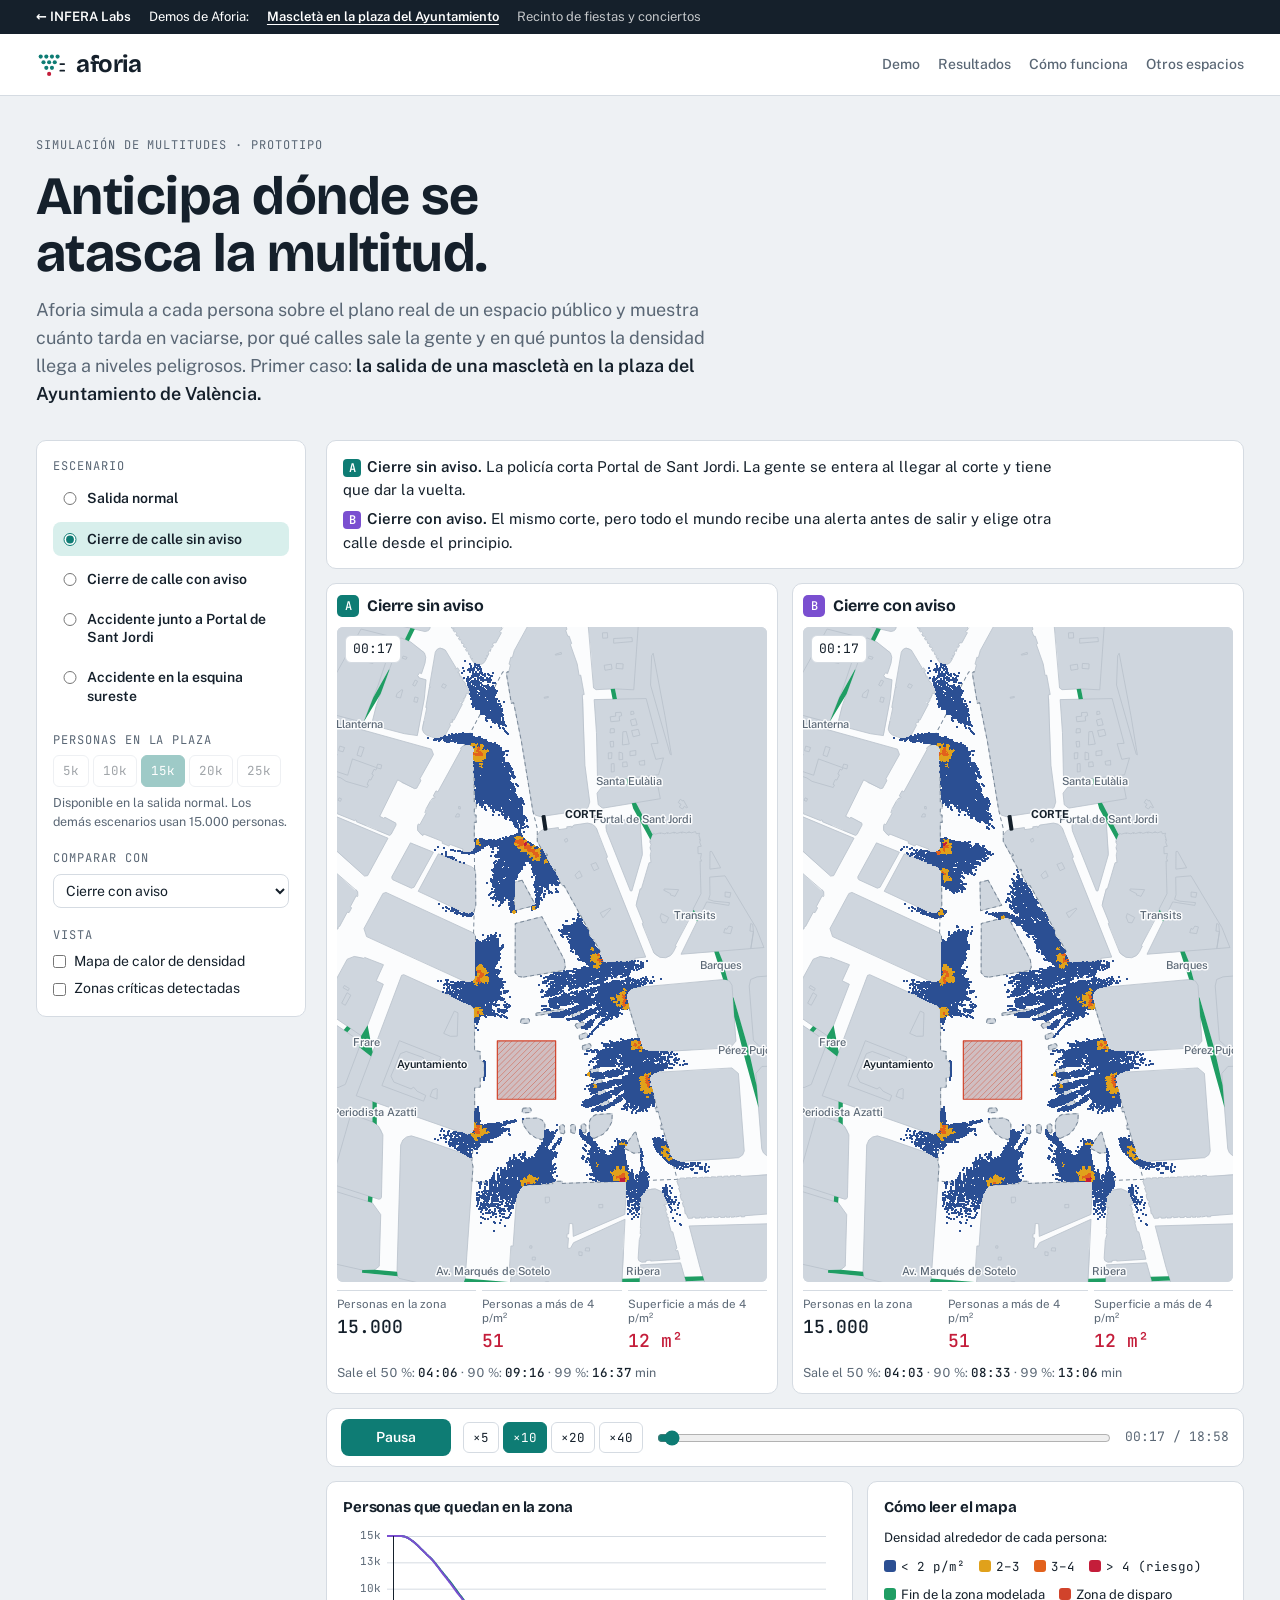
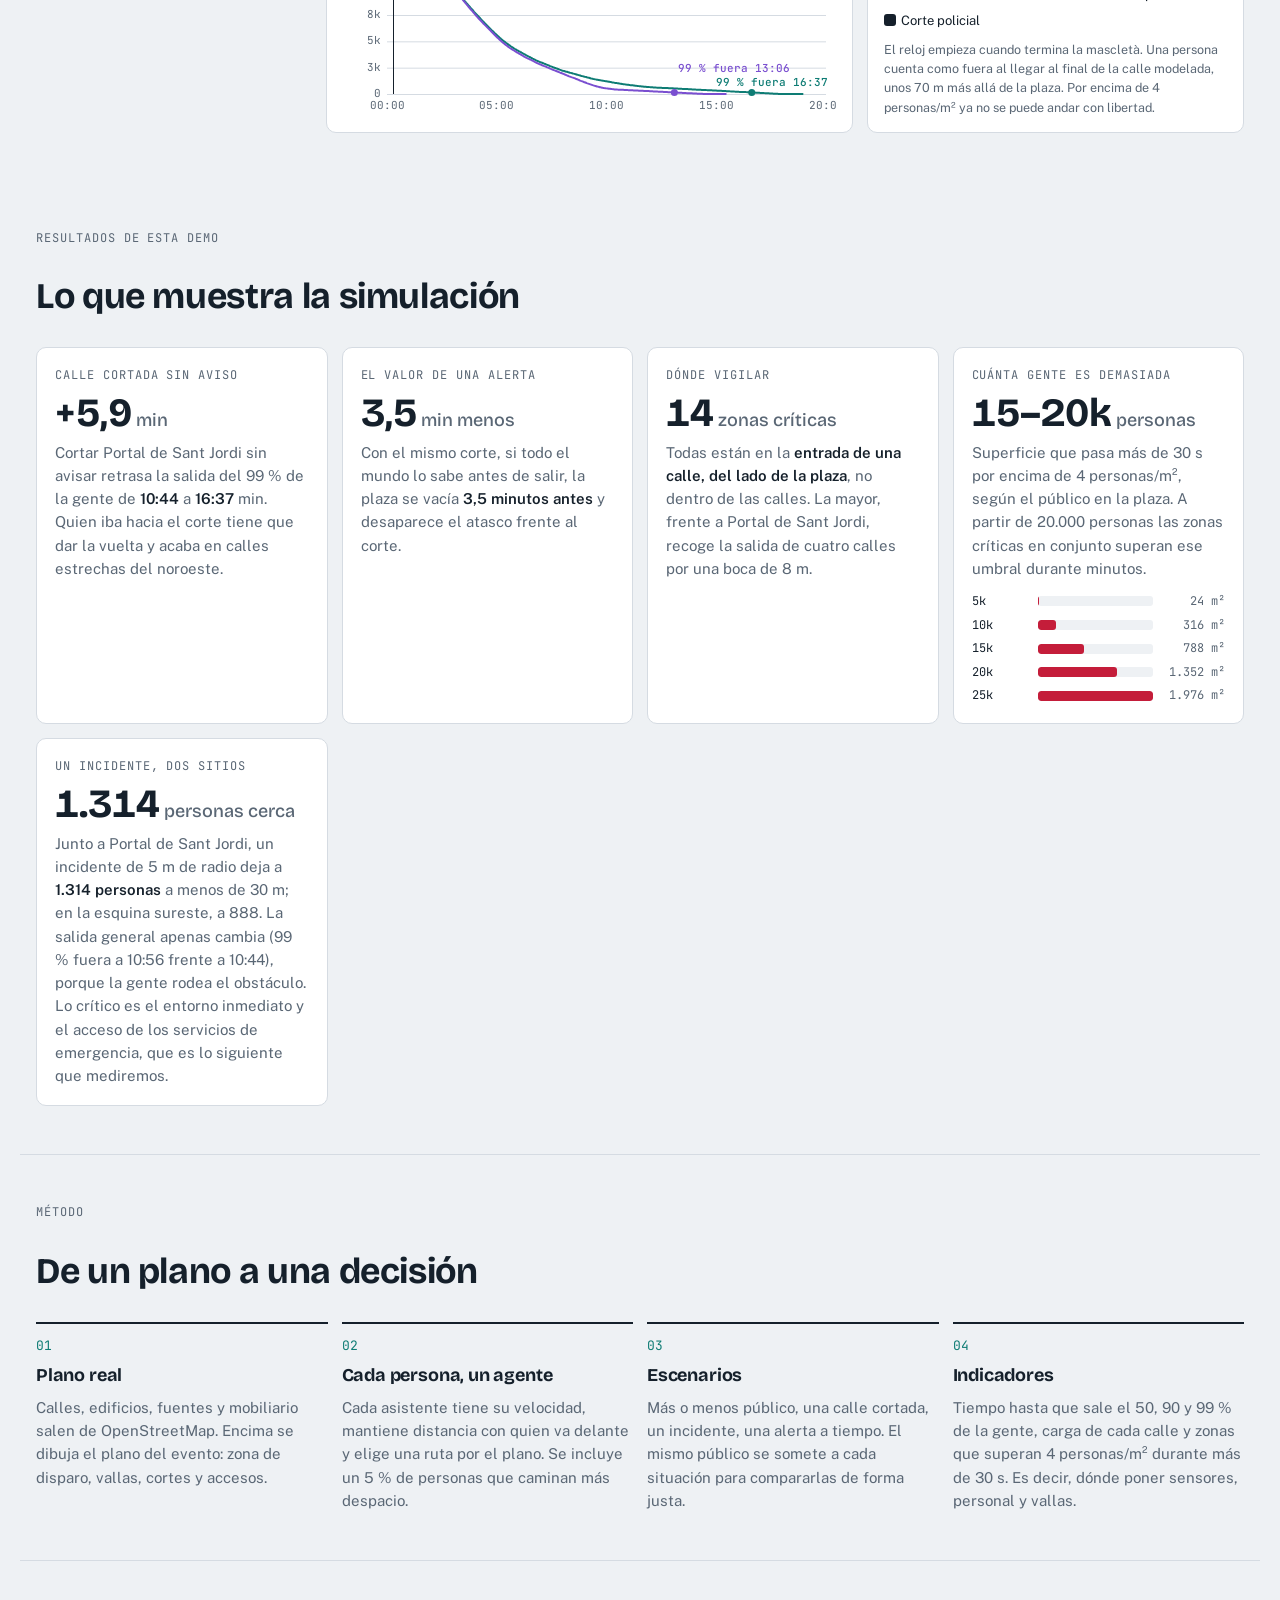
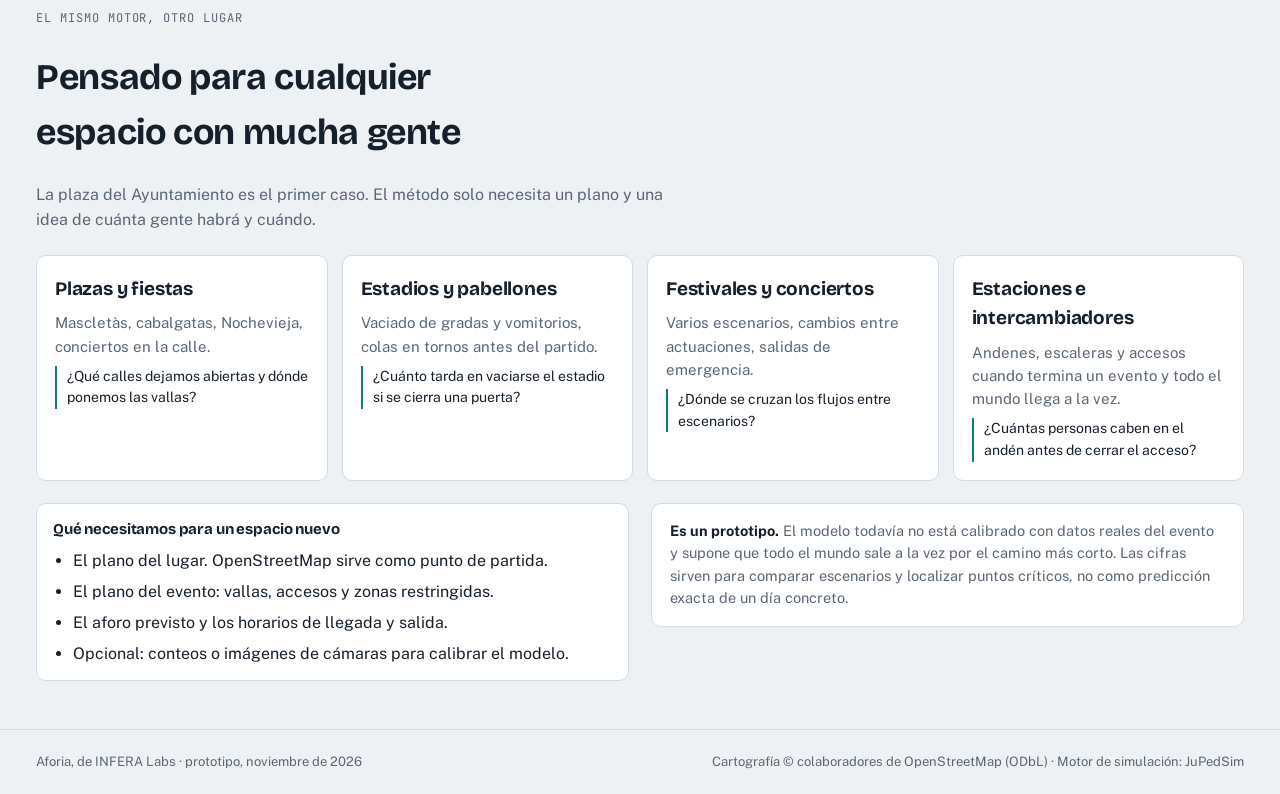
==== aforia/index.html @ d3ebf0e5 "Draft redesign: trustworthy predictive AI positioning, Spanish as main language, training catalogue," ====
<!doctype html>
<html lang="es">
<head>
<meta charset="utf-8">
<meta name="viewport" content="width=device-width, initial-scale=1, viewport-fit=cover">
<style>html,body{margin:0}body{font-size:14px}img{max-width:100%}[hidden]{display:none!important}.demo-switch{background:var(--ink);color:var(--surface);font-size:13px}.demo-switch .wrap{display:flex;gap:6px 18px;flex-wrap:wrap;align-items:center;padding-block:7px}.demo-switch a{color:var(--surface);opacity:.75;text-decoration:none}.demo-switch a[aria-current]{opacity:1;font-weight:600;text-decoration:underline;text-underline-offset:3px}</style>
<title>Aforia</title>
<meta name="claude:viewport-fit-sides" content="cover">
<meta name="description" content="Aforia: simulación de multitudes en espacios públicos. Demo: salida de una mascletà en la plaza del Ayuntamiento de València.">
<link rel="preconnect" href="https://fonts.googleapis.com">
<link rel="preconnect" href="https://fonts.gstatic.com" crossorigin>
<link rel="stylesheet" href="https://fonts.googleapis.com/css2?family=Bricolage+Grotesque:opsz,wght@12..96,500;12..96,700&family=Public+Sans:wght@400;500;600&family=JetBrains+Mono:wght@400;500&display=swap">
<style>
/* Layout: an operator's console. The live plan of the square is the hero; controls sit in a rail on the left,
   readouts under each map; below come the findings, the method and other venues. */
:root {
  --bg: #eef1f4;
  --surface: #ffffff;
  --ink: #15202b;
  --muted: #5a6775;
  --line: #d5dbe2;
  --accent: #0e7c74;
  --accent-ink: #ffffff;
  --accent-soft: #d8efec;
  --b: #7a4fd0;
  --street: #fbfcfd;
  --bldg: #cfd6de;
  --bldg-edge: #b8c1cb;
  --exit: #1f9d63;
  --fire: #d1432b;
  --plaza: #7b8a9a;
  --dot0: #2b4f93;
  --dot1: #e0a11b;
  --dot2: #e2611c;
  --dot3: #c41d3a;
  --font-display: "Bricolage Grotesque", "Avenir Next", system-ui, sans-serif;
  --font-body: "Public Sans", system-ui, -apple-system, "Segoe UI", sans-serif;
  --font-mono: "JetBrains Mono", ui-monospace, Menlo, Consolas, monospace;
  --radius: 10px;
}
@media (prefers-color-scheme: dark) {
  :root:not([data-theme="light"]) {
    --bg: #0e141a; --surface: #151d26; --ink: #e5eaef; --muted: #93a1af; --line: #283340;
    --accent: #34c7b6; --accent-ink: #062a26; --accent-soft: #123a37; --b: #b195f2;
    --street: #1b242e; --bldg: #0b1015; --bldg-edge: #222c37; --exit: #2fbf7b; --fire: #f06a4f; --plaza: #6d7d8e;
    --dot0: #7fa8f5; --dot1: #f2c14b; --dot2: #f58a45; --dot3: #ff4d6a;
    color-scheme: dark;
  }
}
:root[data-theme="dark"] {
  --bg: #0e141a; --surface: #151d26; --ink: #e5eaef; --muted: #93a1af; --line: #283340;
  --accent: #34c7b6; --accent-ink: #062a26; --accent-soft: #123a37; --b: #b195f2;
  --street: #1b242e; --bldg: #0b1015; --bldg-edge: #222c37; --exit: #2fbf7b; --fire: #f06a4f; --plaza: #6d7d8e;
  --dot0: #7fa8f5; --dot1: #f2c14b; --dot2: #f58a45; --dot3: #ff4d6a;
  color-scheme: dark;
}

* { box-sizing: border-box; }
html, body { background: var(--bg); color: var(--ink); }
body {
  font-family: var(--font-body);
  font-size: 16px;
  line-height: 1.55;
  -webkit-font-smoothing: antialiased;
}
.wrap {
  max-width: 1240px;
  margin: 0 auto;
  padding-left: max(16px, env(safe-area-inset-left, 0px));
  padding-right: max(16px, env(safe-area-inset-right, 0px));
}
h1, h2, h3 { font-family: var(--font-display); text-wrap: balance; margin: 0; letter-spacing: -0.01em; }
p { margin: 0; }
.eyebrow {
  font-family: var(--font-mono);
  font-size: 12px;
  letter-spacing: 0.08em;
  text-transform: uppercase;
  color: var(--muted);
}
a { color: var(--accent); }
:focus-visible { outline: 2px solid var(--accent); outline-offset: 2px; }

/* Top bar */
.top { border-bottom: 1px solid var(--line); background: var(--surface); }
.top .wrap { display: flex; align-items: center; justify-content: space-between; gap: 16px; padding-block: 12px; flex-wrap: wrap; }
.brand { display: flex; align-items: center; gap: 10px; text-decoration: none; color: var(--ink); }
.brand svg { width: 30px; height: 30px; }
.brand b { font-family: var(--font-display); font-size: 24px; font-weight: 700; letter-spacing: -0.02em; }
.top nav { display: flex; gap: 18px; flex-wrap: wrap; }
.top nav a { color: var(--muted); text-decoration: none; font-size: 14px; font-weight: 500; }
.top nav a:hover { color: var(--ink); }

/* Hero */
.hero .wrap { padding-block: 40px 24px; display: grid; gap: 14px; }
.hero h1 { font-size: clamp(32px, 5vw, 54px); line-height: 1.05; font-weight: 700; max-width: 18ch; }
.hero p.lead { font-size: 18px; color: var(--muted); max-width: 64ch; }
.hero p.lead strong { color: var(--ink); font-weight: 600; }

/* Demo */
.demo .wrap { padding-block: 8px 48px; }
.demo-grid { display: grid; grid-template-columns: 270px minmax(0, 1fr); gap: 20px; align-items: start; }
.rail {
  background: var(--surface);
  border: 1px solid var(--line);
  border-radius: var(--radius);
  padding: 16px;
  display: grid;
  gap: 18px;
  position: sticky;
  top: calc(env(safe-area-inset-top, 0px) + 12px);
}
.rail fieldset { border: 0; margin: 0; padding: 0; display: grid; gap: 6px; min-width: 0; }
.rail legend { padding: 0; margin-bottom: 6px; }
.opt { display: grid; grid-template-columns: 18px 1fr; gap: 8px; align-items: start; padding: 8px; border-radius: 8px; cursor: pointer; }
.opt:hover { background: var(--bg); }
.opt input { margin: 3px 0 0; accent-color: var(--accent); }
.opt span { font-size: 14px; font-weight: 600; line-height: 1.3; }
.opt:has(input:checked) { background: var(--accent-soft); }
.seg { display: flex; flex-wrap: wrap; gap: 4px; }
.seg label { position: relative; }
.seg input { position: absolute; opacity: 0; inset: 0; margin: 0; cursor: pointer; }
.seg span {
  display: inline-block;
  padding: 5px 9px;
  border: 1px solid var(--line);
  border-radius: 6px;
  font-family: var(--font-mono);
  font-size: 12.5px;
  font-variant-numeric: tabular-nums;
  color: var(--ink);
  background: var(--surface);
}
.seg input:checked + span { background: var(--accent); color: var(--accent-ink); border-color: var(--accent); }
.seg input:focus-visible + span { outline: 2px solid var(--accent); outline-offset: 2px; }
.seg input:disabled + span { opacity: 0.4; cursor: not-allowed; }
.rail .hint { font-size: 12.5px; color: var(--muted); }
select {
  font: inherit;
  font-size: 14px;
  width: 100%;
  padding: 7px 8px;
  border-radius: 8px;
  border: 1px solid var(--line);
  background: var(--surface);
  color: var(--ink);
}
.check { display: flex; gap: 8px; align-items: center; font-size: 14px; cursor: pointer; }
.check input { accent-color: var(--accent); margin: 0; }

.stage { display: grid; gap: 14px; min-width: 0; }
.desc {
  display: grid;
  gap: 6px;
  background: var(--surface);
  border: 1px solid var(--line);
  border-radius: var(--radius);
  padding: 14px 16px;
}
.desc p { font-size: 15px; max-width: 80ch; }
.desc .who { font-weight: 600; }
.desc .who i { font-style: normal; display: inline-block; width: 18px; height: 18px; border-radius: 4px; text-align: center; font-family: var(--font-mono); font-size: 12px; line-height: 18px; margin-right: 6px; color: var(--accent-ink); }

.maps { display: flex; gap: 14px; justify-content: center; flex-wrap: wrap; }
.panel {
  margin: 0;
  background: var(--surface);
  border: 1px solid var(--line);
  border-radius: var(--radius);
  padding: 10px;
  display: grid;
  gap: 8px;
  min-width: 0;
}
.panel header { display: flex; align-items: center; gap: 8px; min-width: 0; }
.tag {
  flex: none;
  width: 22px; height: 22px;
  border-radius: 5px;
  display: grid; place-items: center;
  font-family: var(--font-mono);
  font-size: 12px;
  font-weight: 500;
  color: var(--accent-ink);
}
.tag.a, .who i.a { background: var(--accent); }
.tag.b, .who i.b { background: var(--b); }
.panel h3 { font-size: 16px; font-weight: 700; overflow-wrap: anywhere; }
.panel h3 small { font-family: var(--font-body); font-weight: 500; color: var(--muted); font-size: 13px; }
.mapwrap { position: relative; border-radius: 6px; overflow: hidden; background: var(--bldg); }
.mapwrap canvas { display: block; }
.mapwrap canvas.dyn { position: absolute; inset: 0; }
.clock {
  position: absolute; left: 8px; top: 8px;
  font-family: var(--font-mono); font-size: 13px; font-variant-numeric: tabular-nums;
  background: var(--surface); color: var(--ink);
  border: 1px solid var(--line); border-radius: 6px; padding: 3px 7px;
}
.loading {
  position: absolute; inset: 0; display: grid; place-items: center;
  font-size: 14px; color: var(--ink);
  background: color-mix(in srgb, var(--surface) 70%, transparent);
}
.readouts { display: grid; grid-template-columns: repeat(3, minmax(0, 1fr)); gap: 6px; margin: 0; }
.readouts div { border-top: 1px solid var(--line); padding-top: 6px; min-width: 0; }
.readouts dt { font-size: 11.5px; color: var(--muted); line-height: 1.25; }
.readouts dd { margin: 2px 0 0; font-family: var(--font-mono); font-size: 18px; font-variant-numeric: tabular-nums; font-weight: 500; }
.readouts dd.hot { color: var(--dot3); }
.runstats { font-size: 12.5px; color: var(--muted); font-variant-numeric: tabular-nums; }
.runstats b { color: var(--ink); font-family: var(--font-mono); font-weight: 500; }

.transport {
  display: flex; align-items: center; gap: 12px; flex-wrap: wrap;
  background: var(--surface); border: 1px solid var(--line); border-radius: var(--radius); padding: 10px 14px;
}
.play {
  font: inherit; font-weight: 600; font-size: 14px;
  border: 0; border-radius: 8px; padding: 8px 14px; cursor: pointer;
  background: var(--accent); color: var(--accent-ink);
  min-width: 110px;
}
.transport input[type="range"] { flex: 1 1 200px; accent-color: var(--accent); min-width: 0; }
.tlabel { font-family: var(--font-mono); font-size: 13px; font-variant-numeric: tabular-nums; color: var(--muted); }

.below { display: grid; grid-template-columns: minmax(0, 1.4fr) minmax(0, 1fr); gap: 14px; }
.card { background: var(--surface); border: 1px solid var(--line); border-radius: var(--radius); padding: 14px 16px; display: grid; gap: 8px; min-width: 0; }
.card h3 { font-size: 15px; font-weight: 700; }
.chartbox canvas { width: 100%; height: 190px; display: block; }
.legend { display: grid; gap: 8px; font-size: 13px; }
.legend .row { display: flex; flex-wrap: wrap; gap: 6px 14px; align-items: center; }
.sw { display: inline-block; width: 12px; height: 12px; border-radius: 3px; vertical-align: -1px; margin-right: 5px; }
.note { font-size: 12.5px; color: var(--muted); }

/* Sections */
section.block .wrap { padding-block: 48px; display: grid; gap: 22px; }
section.block + section.block .wrap { border-top: 1px solid var(--line); }
section.block h2 { font-size: clamp(26px, 3.4vw, 36px); font-weight: 700; max-width: 26ch; }
.intro { color: var(--muted); max-width: 66ch; }
.findings { display: grid; grid-template-columns: repeat(auto-fit, minmax(240px, 1fr)); gap: 14px; }
.finding { background: var(--surface); border: 1px solid var(--line); border-radius: var(--radius); padding: 18px; display: grid; gap: 8px; align-content: start; min-width: 0; }
.finding .big { font-family: var(--font-display); font-size: 40px; font-weight: 700; line-height: 1; font-variant-numeric: tabular-nums; }
.finding .big small { font-size: 18px; font-weight: 500; color: var(--muted); margin-left: 4px; }
.finding p { font-size: 15px; color: var(--muted); }
.finding p strong { color: var(--ink); font-weight: 600; }
.bars { display: grid; gap: 5px; margin-top: 4px; }
.bars .bar { display: grid; grid-template-columns: 58px 1fr 64px; gap: 8px; align-items: center; font-family: var(--font-mono); font-size: 12px; font-variant-numeric: tabular-nums; }
.bars .track { height: 10px; background: var(--bg); border-radius: 3px; overflow: hidden; }
.bars .fill { height: 100%; background: var(--dot3); border-radius: 3px; }
.bars .bar span:last-child { text-align: right; color: var(--muted); }

.steps { display: grid; grid-template-columns: repeat(auto-fit, minmax(220px, 1fr)); gap: 14px; counter-reset: step; }
.step { border-top: 2px solid var(--ink); padding-top: 12px; display: grid; gap: 6px; align-content: start; }
.step::before { counter-increment: step; content: "0" counter(step); font-family: var(--font-mono); font-size: 13px; color: var(--accent); }
.step h3 { font-size: 18px; }
.step p { font-size: 15px; color: var(--muted); }

.venues { display: grid; grid-template-columns: repeat(auto-fit, minmax(230px, 1fr)); gap: 14px; }
.venue { background: var(--surface); border: 1px solid var(--line); border-radius: var(--radius); padding: 18px; display: grid; gap: 8px; align-content: start; }
.venue h3 { font-size: 19px; }
.venue p { font-size: 15px; color: var(--muted); }
.venue .q { font-size: 14px; color: var(--ink); border-left: 2px solid var(--accent); padding-left: 10px; }
.needs { display: grid; grid-template-columns: minmax(0, 1fr) minmax(0, 1fr); gap: 22px; align-items: start; }
.needs ul { margin: 0; padding-left: 20px; display: grid; gap: 6px; }
.caveat { background: var(--surface); border: 1px solid var(--line); border-radius: var(--radius); padding: 16px 18px; font-size: 14.5px; color: var(--muted); }
.caveat strong { color: var(--ink); }

footer { border-top: 1px solid var(--line); }
footer .wrap { padding-block: 22px; font-size: 13px; color: var(--muted); display: flex; flex-wrap: wrap; gap: 6px 18px; justify-content: space-between; }

@media (max-width: 980px) {
  .demo-grid { grid-template-columns: minmax(0, 1fr); }
  .rail { position: static; grid-template-columns: repeat(auto-fit, minmax(220px, 1fr)); }
  .below, .needs { grid-template-columns: minmax(0, 1fr); }
}
@media (max-width: 520px) {
  .readouts dd { font-size: 16px; }
  .hero .wrap { padding-block: 28px 18px; }
}
@media (prefers-reduced-motion: reduce) {
  * { scroll-behavior: auto !important; }
}
</style>
</head>
<body>
<div class="demo-switch"><div class="wrap"><a href="../index.html" style="opacity:1;font-weight:600">← INFERA Labs</a> <span>Demos de Aforia:</span> <a href="index.html" aria-current=page>Mascletà en la plaza del Ayuntamiento</a> <a href="recinto.html">Recinto de fiestas y conciertos</a></div></div>


<header class="top">
  <div class="wrap">
    <a class="brand" href="#demo" aria-label="Aforia">
      <svg viewBox="0 0 32 32" aria-hidden="true">
        <g fill="var(--accent)">
          <circle cx="5" cy="7" r="2.2"/><circle cx="11" cy="7" r="2.2"/><circle cx="17" cy="7" r="2.2"/><circle cx="23" cy="7" r="2.2"/>
          <circle cx="8" cy="13" r="2.2"/><circle cx="14" cy="13" r="2.2"/><circle cx="20" cy="13" r="2.2"/>
          <circle cx="11" cy="19" r="2.2"/><circle cx="17" cy="19" r="2.2"/>
        </g>
        <circle cx="14" cy="25.5" r="2.2" fill="var(--dot3)"/>
        <path d="M26 15 L30 15 M26 22 L30 22" stroke="var(--ink)" stroke-width="2" stroke-linecap="round"/>
      </svg>
      <b>aforia</b>
    </a>
    <nav aria-label="Secciones">
      <a href="#demo">Demo</a>
      <a href="#resultados">Resultados</a>
      <a href="#como">Cómo funciona</a>
      <a href="#espacios">Otros espacios</a>
    </nav>
  </div>
</header>

<section class="hero">
  <div class="wrap">
    <span class="eyebrow">Simulación de multitudes · prototipo</span>
    <h1>Anticipa dónde se atasca la multitud.</h1>
    <p class="lead">Aforia simula a cada persona sobre el plano real de un espacio público y muestra
      cuánto tarda en vaciarse, por qué calles sale la gente y en qué puntos la densidad llega a niveles peligrosos.
      Primer caso: <strong>la salida de una mascletà en la plaza del Ayuntamiento de València.</strong></p>
  </div>
</section>

<section class="demo" id="demo">
  <div class="wrap">
    <div class="demo-grid">
      <aside class="rail" aria-label="Controles de la simulación">
        <fieldset id="scn-set">
          <legend class="eyebrow">Escenario</legend>
        </fieldset>
        <fieldset>
          <legend class="eyebrow">Personas en la plaza</legend>
          <div class="seg" id="size-set"></div>
          <p class="hint" id="size-hint">Disponible en la salida normal. Los demás escenarios usan 15.000 personas.</p>
        </fieldset>
        <fieldset>
          <legend class="eyebrow">Comparar con</legend>
          <select id="cmp" aria-label="Escenario para comparar"></select>
        </fieldset>
        <fieldset>
          <legend class="eyebrow">Vista</legend>
          <label class="check"><input type="checkbox" id="heat"> Mapa de calor de densidad</label>
          <label class="check"><input type="checkbox" id="zones"> Zonas críticas detectadas</label>
        </fieldset>
      </aside>

      <div class="stage">
        <div class="desc" id="desc"></div>
        <div class="maps" id="maps"></div>
        <div class="transport">
          <button class="play" id="play" type="button">Reproducir</button>
          <div class="seg" id="speed-set" role="radiogroup" aria-label="Velocidad"></div>
          <input type="range" id="time" min="0" max="600" step="1" value="0" aria-label="Tiempo desde el final de la mascletà">
          <span class="tlabel" id="tlabel">00:00</span>
        </div>
        <div class="below">
          <div class="card chartbox">
            <h3>Personas que quedan en la zona</h3>
            <canvas id="chart" aria-label="Curva de personas que quedan en la zona a lo largo del tiempo"></canvas>
          </div>
          <div class="card legend">
            <h3>Cómo leer el mapa</h3>
            <div class="row">
              <span>Densidad alrededor de cada persona:</span>
            </div>
            <div class="row" style="font-family: var(--font-mono); font-size: 12.5px;">
              <span><i class="sw" style="background: var(--dot0)"></i>&lt; 2 p/m²</span>
              <span><i class="sw" style="background: var(--dot1)"></i>2–3</span>
              <span><i class="sw" style="background: var(--dot2)"></i>3–4</span>
              <span><i class="sw" style="background: var(--dot3)"></i>&gt; 4 (riesgo)</span>
            </div>
            <div class="row">
              <span><i class="sw" style="background: var(--exit)"></i>Fin de la zona modelada</span>
              <span><i class="sw" style="background: var(--fire)"></i>Zona de disparo</span>
              <span><i class="sw" style="background: var(--ink)"></i>Corte policial</span>
            </div>
            <p class="note">El reloj empieza cuando termina la mascletà. Una persona cuenta como fuera al llegar al final
              de la calle modelada, unos 70 m más allá de la plaza. Por encima de 4 personas/m² ya no se puede andar con libertad.</p>
          </div>
        </div>
      </div>
    </div>
  </div>
</section>

<section class="block" id="resultados">
  <div class="wrap">
    <span class="eyebrow">Resultados de esta demo</span>
    <h2>Lo que muestra la simulación</h2>
    <div class="findings" id="findings"></div>
  </div>
</section>

<section class="block" id="como">
  <div class="wrap">
    <span class="eyebrow">Método</span>
    <h2>De un plano a una decisión</h2>
    <div class="steps">
      <div class="step">
        <h3>Plano real</h3>
        <p>Calles, edificios, fuentes y mobiliario salen de OpenStreetMap. Encima se dibuja el plano del evento:
          zona de disparo, vallas, cortes y accesos.</p>
      </div>
      <div class="step">
        <h3>Cada persona, un agente</h3>
        <p>Cada asistente tiene su velocidad, mantiene distancia con quien va delante y elige una ruta por el plano.
          Se incluye un 5 % de personas que caminan más despacio.</p>
      </div>
      <div class="step">
        <h3>Escenarios</h3>
        <p>Más o menos público, una calle cortada, un incidente, una alerta a tiempo.
          El mismo público se somete a cada situación para compararlas de forma justa.</p>
      </div>
      <div class="step">
        <h3>Indicadores</h3>
        <p>Tiempo hasta que sale el 50, 90 y 99 % de la gente, carga de cada calle y zonas que superan
          4 personas/m² durante más de 30 s. Es decir, dónde poner sensores, personal y vallas.</p>
      </div>
    </div>
  </div>
</section>

<section class="block" id="espacios">
  <div class="wrap">
    <span class="eyebrow">El mismo motor, otro lugar</span>
    <h2>Pensado para cualquier espacio con mucha gente</h2>
    <p class="intro">La plaza del Ayuntamiento es el primer caso. El método solo necesita un plano y una idea de cuánta gente
      habrá y cuándo.</p>
    <div class="venues">
      <div class="venue">
        <h3>Plazas y fiestas</h3>
        <p>Mascletàs, cabalgatas, Nochevieja, conciertos en la calle.</p>
        <p class="q">¿Qué calles dejamos abiertas y dónde ponemos las vallas?</p>
      </div>
      <div class="venue">
        <h3>Estadios y pabellones</h3>
        <p>Vaciado de gradas y vomitorios, colas en tornos antes del partido.</p>
        <p class="q">¿Cuánto tarda en vaciarse el estadio si se cierra una puerta?</p>
      </div>
      <div class="venue">
        <h3>Festivales y conciertos</h3>
        <p>Varios escenarios, cambios entre actuaciones, salidas de emergencia.</p>
        <p class="q">¿Dónde se cruzan los flujos entre escenarios?</p>
      </div>
      <div class="venue">
        <h3>Estaciones e intercambiadores</h3>
        <p>Andenes, escaleras y accesos cuando termina un evento y todo el mundo llega a la vez.</p>
        <p class="q">¿Cuántas personas caben en el andén antes de cerrar el acceso?</p>
      </div>
    </div>
    <div class="needs">
      <div class="card">
        <h3>Qué necesitamos para un espacio nuevo</h3>
        <ul>
          <li>El plano del lugar. OpenStreetMap sirve como punto de partida.</li>
          <li>El plano del evento: vallas, accesos y zonas restringidas.</li>
          <li>El aforo previsto y los horarios de llegada y salida.</li>
          <li>Opcional: conteos o imágenes de cámaras para calibrar el modelo.</li>
        </ul>
      </div>
      <div class="caveat">
        <strong>Es un prototipo.</strong> El modelo todavía no está calibrado con datos reales del evento y supone que todo
        el mundo sale a la vez por el camino más corto. Las cifras sirven para comparar escenarios y localizar puntos
        críticos, no como predicción exacta de un día concreto.
      </div>
    </div>
  </div>
</section>

<footer>
  <div class="wrap">
    <span>Aforia, de INFERA Labs · prototipo, noviembre de 2026</span>
    <span>Cartografía © colaboradores de OpenStreetMap (ODbL) · Motor de simulación: JuPedSim</span>
  </div>
</footer>

<script>
(() => {
  "use strict";

  // ---------- helpers ----------
  const $ = (s, el = document) => el.querySelector(s);
  const fmtInt = (n) => String(Math.round(n)).replace(/\B(?=(\d{3})+(?!\d))/g, ".");
  const fmtDec = (x, d = 1) => x.toFixed(d).replace(".", ",");
  const mmss = (t) => {
    t = Math.max(0, Math.round(t));
    return String(Math.floor(t / 60)).padStart(2, "0") + ":" + String(t % 60).padStart(2, "0");
  };
  const reduceMotion = window.matchMedia("(prefers-reduced-motion: reduce)").matches;

  const SPEEDS = [5, 10, 20, 40];
  const CELL = 2;          // m, density grid
  const RISK_COUNT = 17;   // people in a 2x2 m cell above 4 p/m²

  const state = {
    scn: "cierre_sin_aviso",
    size: 15000,
    cmp: "cierre_con_aviso",
    heat: false,
    zones: false,
    t: 0,
    playing: false,
    speed: 10,
  };

  let GEO = null, RUNS = [], byId = {};
  const cache = new Map();   // run id -> Promise<decoded>
  const panels = [];         // active panels

  // ---------- theme colours ----------
  let C = {};
  function readColors() {
    const cs = getComputedStyle(document.documentElement);
    const v = (k) => cs.getPropertyValue(k).trim();
    const keys = ["bg", "surface", "ink", "muted", "line", "accent", "b", "street", "bldg", "bldg-edge", "exit", "fire", "plaza", "dot0", "dot1", "dot2", "dot3"];
    C = {};
    for (const k of keys) C[k] = v("--" + k);
    C.rgb = ["dot0", "dot1", "dot2", "dot3"].map((k) => hexToRgb(C[k]));
  }
  function hexToRgb(h) {
    h = h.replace("#", "");
    if (h.length === 3) h = h.split("").map((c) => c + c).join("");
    const n = parseInt(h, 16);
    return [(n >> 16) & 255, (n >> 8) & 255, n & 255];
  }
  const packRGBA = ([r, g, b], a = 255) => ((a << 24) | (b << 16) | (g << 8) | r) >>> 0;

  // ---------- data ----------
  async function loadRun(id) {
    if (cache.has(id)) return cache.get(id);
    const p = (async () => {
      const run = byId[id];
      const res = await fetch(run.file);
      if (!res.ok) throw new Error("No se pudo cargar " + run.file);
      const b64 = (await res.text()).trim();
      const bin = atob(b64);
      const bytes = new Uint8Array(bin.length);
      for (let i = 0; i < bin.length; i++) bytes[i] = bin.charCodeAt(i);
      let buf = bytes.buffer;
      const head = new Uint8Array(buf, 0, 2);
      if (head[0] === 0x1f && head[1] === 0x8b) {
        const stream = new Blob([buf]).stream().pipeThrough(new DecompressionStream("gzip"));
        buf = await new Response(stream).arrayBuffer();
      }
      return decode(buf);
    })();
    cache.set(id, p);
    return p;
  }

  function decode(buf) {
    const dv = new DataView(buf);
    const n = dv.getUint32(0, true), ns = dv.getUint32(4, true), step = dv.getFloat32(8, true);
    let p = 12;
    const alive = new Uint16Array(buf.slice(p, p + 2 * ns)); p += 2 * ns;
    const first = new Int16Array(buf.slice(p, p + 4 * n)); p += 4 * n;
    const deltas = new Int8Array(buf, p);
    let total = 0;
    for (let f = 0; f < ns; f++) total += 2 * alive[f];
    const P = new Int16Array(total);
    const off = new Uint32Array(ns);
    P.set(first, 0);
    let o = 2 * n, d = 0;
    for (let f = 1; f < ns; f++) {
      const k2 = 2 * alive[f], prev = off[f - 1];
      off[f] = o;
      for (let i = 0; i < k2; i++) P[o + i] = P[prev + i] + deltas[d + i];
      o += k2; d += k2;
    }
    return { n, ns, step, alive, P, off, duration: (ns - 1) * step };
  }

  // ---------- geometry drawing ----------
  function pathRings(ctx, rings) {
    for (const r of rings) {
      ctx.moveTo(r[0][0], r[0][1]);
      for (let i = 1; i < r.length; i++) ctx.lineTo(r[i][0], r[i][1]);
      ctx.closePath();
    }
  }

  function drawBase(pn) {
    const { base, s, dpr, W, H } = pn;
    const ctx = base.getContext("2d");
    const [x0, , , y1] = GEO.view;
    ctx.setTransform(1, 0, 0, 1, 0, 0);
    ctx.fillStyle = C.bldg;
    ctx.fillRect(0, 0, base.width, base.height);
    ctx.setTransform(dpr * s, 0, 0, -dpr * s, -x0 * dpr * s, y1 * dpr * s);
    const lw = (px) => px / s;

    ctx.beginPath();
    for (const poly of GEO.walkable) pathRings(ctx, poly);
    ctx.fillStyle = C.street;
    ctx.fill("evenodd");

    ctx.beginPath();
    for (const poly of GEO.buildings) pathRings(ctx, poly);
    ctx.strokeStyle = C["bldg-edge"];
    ctx.lineWidth = lw(0.8);
    ctx.stroke();

    ctx.beginPath();
    pathRings(ctx, GEO.plaza);
    ctx.setLineDash([lw(4), lw(3)]);
    ctx.strokeStyle = C.plaza;
    ctx.lineWidth = lw(1);
    ctx.stroke();
    ctx.setLineDash([]);

    ctx.beginPath();
    for (const r of GEO.exits) pathRings(ctx, r);
    ctx.fillStyle = C.exit;
    ctx.fill("evenodd");

    // Firing zone: tinted and hatched.
    for (const r of GEO.firing) {
      ctx.save();
      ctx.beginPath(); pathRings(ctx, r);
      ctx.globalAlpha = 0.16; ctx.fillStyle = C.fire; ctx.fill();
      ctx.globalAlpha = 1; ctx.clip();
      ctx.beginPath();
      for (let k = -200; k < 400; k += 4) { ctx.moveTo(k, 0); ctx.lineTo(k + 300, 300); }
      ctx.strokeStyle = C.fire; ctx.lineWidth = lw(0.8); ctx.globalAlpha = 0.55; ctx.stroke();
      ctx.restore();
      ctx.beginPath(); pathRings(ctx, r);
      ctx.strokeStyle = C.fire; ctx.lineWidth = lw(1.2); ctx.stroke();
    }

    if (state.zones) {
      ctx.beginPath();
      for (const z of GEO.zones) for (const poly of z.polys) pathRings(ctx, poly);
      ctx.globalAlpha = 0.12; ctx.fillStyle = C.dot3; ctx.fill("evenodd");
      ctx.globalAlpha = 1;
      ctx.setLineDash([lw(3), lw(2)]);
      ctx.strokeStyle = C.dot3; ctx.lineWidth = lw(1.2); ctx.stroke();
      ctx.setLineDash([]);
    }

    const ob = GEO.obstacles[pn.runId];
    if (ob && ob.kind === "cordon") {
      ctx.beginPath();
      for (const poly of ob.polys) pathRings(ctx, poly);
      ctx.fillStyle = C.ink; ctx.fill();
    } else if (ob && ob.kind === "accident") {
      ctx.beginPath(); ctx.arc(ob.x, ob.y, ob.flee, 0, Math.PI * 2);
      ctx.setLineDash([lw(3), lw(3)]); ctx.strokeStyle = C.fire; ctx.lineWidth = lw(1.2); ctx.stroke();
      ctx.setLineDash([]);
      ctx.beginPath(); ctx.arc(ob.x, ob.y, ob.r, 0, Math.PI * 2);
      ctx.fillStyle = C.fire; ctx.fill();
    }

    // Labels in screen space.
    ctx.setTransform(dpr, 0, 0, dpr, 0, 0);
    const toPx = (x, y) => [(x - x0) * s, (y1 - y) * s];
    const label = (text, x, y, opts = {}) => {
      const [px, py] = toPx(x, y);
      ctx.font = `${opts.weight || 500} ${opts.size || 11}px ${getComputedStyle(document.body).getPropertyValue("--font-body") || "sans-serif"}`;
      ctx.textAlign = opts.align || "center";
      ctx.textBaseline = "middle";
      ctx.lineWidth = 3; ctx.strokeStyle = C.street; ctx.lineJoin = "round";
      ctx.strokeText(text, px, py);
      ctx.fillStyle = opts.color || C.muted;
      ctx.fillText(text, px, py);
    };
    const small = W < 380;
    for (const l of GEO.labels) {
      if (small && !/Portal|Pérez|Barques|Ribera|Sotelo/.test(l.text)) continue;
      label(l.text, l.x, l.y, { size: small ? 10 : 11 });
    }
    for (const l of GEO.landmarks) label(l.text, l.x, l.y, { size: 11, weight: 600, color: C.ink });
    if (ob && ob.kind === "cordon") {
      const c = ob.polys[0][0][0];
      label("CORTE", c[0] + 12, c[1] + 10, { size: 11, weight: 700, color: C.ink, align: "left" });
    } else if (ob && ob.kind === "accident") {
      label("ACCIDENTE", ob.x + 8, ob.y - 9, { size: 11, weight: 700, color: C.fire, align: "left" });
    }
    if (state.zones) {
      for (const z of GEO.zones.slice(0, 14)) {
        const r = z.polys[0][0];
        let mx = 0, my = 0;
        for (const p of r) { mx += p[0]; my += p[1]; }
        label(z.id, mx / r.length, my / r.length, { size: 10, weight: 700, color: C.dot3 });
      }
    }
  }

  // ---------- panels ----------
  function makePanel(slot) {
    const el = document.createElement("figure");
    el.className = "panel";
    el.innerHTML = `
      <header><span class="tag ${slot}">${slot.toUpperCase()}</span><h3></h3></header>
      <div class="mapwrap">
        <canvas class="base" role="img"></canvas><canvas class="dyn" aria-hidden="true"></canvas>
        <div class="clock">00:00</div>
        <div class="loading" hidden>Cargando simulación…</div>
      </div>
      <dl class="readouts">
        <div><dt>Personas en la zona</dt><dd class="r-in">–</dd></div>
        <div><dt>Personas a más de 4 p/m²</dt><dd class="r-risk">–</dd></div>
        <div><dt>Superficie a más de 4 p/m²</dt><dd class="r-area">–</dd></div>
      </dl>
      <p class="runstats"></p>`;
    return {
      slot, el,
      base: $(".base", el), dyn: $(".dyn", el),
      clock: $(".clock", el), loading: $(".loading", el),
      rIn: $(".r-in", el), rRisk: $(".r-risk", el), rArea: $(".r-area", el),
      stats: $(".runstats", el), title: $("h3", el),
      runId: null, data: null, img: null, buf32: null, counts: null, lastReadout: 0,
    };
  }

  function runLabel(r) {
    return r.id.startsWith("normal_") ? `Salida normal · ${fmtInt(r.people)} personas` : r.title;
  }

  function currentA() {
    return state.scn === "normal" ? `normal_${state.size}` : state.scn;
  }

  async function setPanels() {
    const ids = [currentA()];
    if (state.cmp && state.cmp !== ids[0]) ids.push(state.cmp);
    const maps = $("#maps");
    while (panels.length > ids.length) panels.pop().el.remove();
    while (panels.length < ids.length) {
      const p = makePanel(panels.length ? "b" : "a");
      panels.push(p); maps.appendChild(p.el);
    }
    renderDesc(ids);
    layout();
    await Promise.all(panels.map(async (pn, i) => {
      const id = ids[i];
      const r = byId[id];
      pn.runId = id;
      pn.title.innerHTML = `${runLabel(r)}`;
      pn.base.setAttribute("aria-label", `Mapa de la plaza: ${runLabel(r)}`);
      pn.stats.innerHTML = `Sale el 50 %: <b>${mmss(r.t50)}</b> · 90 %: <b>${mmss(r.t90)}</b> · 99 %: <b>${mmss(r.t99)}</b> min`;
      pn.data = null;
      drawBase(pn);
      pn.loading.hidden = false;
      try {
        const d = await loadRun(id);
        if (pn.runId !== id) return;
        pn.data = d;
        pn.loading.hidden = true;
      } catch (e) {
        pn.loading.textContent = "No se pudo cargar esta simulación. Abre la demo desde un servidor web (no como archivo local).";
      }
    }));
    updateTimeRange();
    drawChart();
    drawFrame(true);
  }

  function renderDesc(ids) {
    const parts = ids.map((id, i) => {
      const r = byId[id];
      return `<p><span class="who"><i class="${i ? "b" : "a"}">${i ? "B" : "A"}</i>${runLabel(r)}.</span> ${r.desc}</p>`;
    });
    $("#desc").innerHTML = parts.join("");
  }

  function layout() {
    const maps = $("#maps");
    const avail = maps.clientWidth;
    const [x0, y0, x1, y1] = GEO.view;
    const aspect = (y1 - y0) / (x1 - x0);
    const gap = 14, pad = 22;
    const cols = panels.length > 1 && avail > 640 ? 2 : 1;
    const maxH = Math.max(380, Math.min(window.innerHeight * 0.78, 780));
    let w = (avail - gap * (cols - 1)) / cols - pad;
    w = Math.min(w, maxH / aspect);
    w = Math.max(240, Math.floor(w));
    const h = Math.floor(w * aspect);
    const dpr = Math.min(window.devicePixelRatio || 1, 2);
    for (const pn of panels) {
      pn.el.style.width = (w + pad) + "px";
      for (const c of [pn.base, pn.dyn]) {
        c.width = Math.round(w * dpr); c.height = Math.round(h * dpr);
        c.style.width = w + "px"; c.style.height = h + "px";
      }
      Object.assign(pn, { W: w, H: h, dpr, s: w / (x1 - x0) });
      const ctx = pn.dyn.getContext("2d");
      pn.img = ctx.createImageData(pn.dyn.width, pn.dyn.height);
      pn.buf32 = new Uint32Array(pn.img.data.buffer);
      const nx = Math.ceil((x1 - x0) / CELL), ny = Math.ceil((y1 - y0) / CELL);
      pn.grid = { nx, ny };
      pn.counts = new Uint16Array(nx * ny);
      if (pn.runId) drawBase(pn);
    }
  }

  // ---------- frame rendering ----------
  let xs = new Float32Array(30000), ys = new Float32Array(30000);

  function drawPanel(pn, t, force) {
    const d = pn.data;
    const ctx = pn.dyn.getContext("2d");
    pn.clock.textContent = mmss(t);
    if (!d) { ctx.clearRect(0, 0, pn.dyn.width, pn.dyn.height); return; }
    const [x0, y0, , y1] = GEO.view;
    let f = Math.floor(t / d.step), a = t / d.step - f;
    if (f >= d.ns - 1) { f = d.ns - 1; a = 0; }
    const k0 = d.alive[f], k1 = f + 1 < d.ns ? d.alive[f + 1] : k0;
    const o0 = d.off[f], o1 = f + 1 < d.ns ? d.off[f + 1] : o0;
    const P = d.P;
    let m = 0;
    if (xs.length < k0) { xs = new Float32Array(k0); ys = new Float32Array(k0); }
    for (let i = 0; i < k1; i++) {
      const j = 2 * i;
      xs[m] = (P[o0 + j] * (1 - a) + P[o1 + j] * a) * 0.1;
      ys[m] = (P[o0 + j + 1] * (1 - a) + P[o1 + j + 1] * a) * 0.1;
      m++;
    }
    if (a < 0.5) {
      for (let i = k1; i < k0; i++) { xs[m] = P[o0 + 2 * i] * 0.1; ys[m] = P[o0 + 2 * i + 1] * 0.1; m++; }
    }

    // density grid
    const { nx, ny } = pn.grid;
    const counts = pn.counts;
    counts.fill(0);
    for (let i = 0; i < m; i++) {
      const cx = Math.floor((xs[i] - x0) / CELL), cy = Math.floor((ys[i] - y0) / CELL);
      if (cx >= 0 && cy >= 0 && cx < nx && cy < ny) counts[cy * nx + cx]++;
    }

    const buf = pn.buf32, Wp = pn.dyn.width, Hp = pn.dyn.height, sp = pn.s * pn.dpr;
    buf.fill(0);
    const cols = C.rgb.map((c) => packRGBA(c));
    const level = (c) => (c >= RISK_COUNT ? 3 : c >= 13 ? 2 : c >= 9 ? 1 : 0);

    if (state.heat) {
      const cpx = CELL * sp;
      for (let cy = 0; cy < ny; cy++) for (let cx = 0; cx < nx; cx++) {
        const c = counts[cy * nx + cx];
        if (c < 3) continue;
        const lv = level(c);
        const alpha = lv === 0 ? Math.min(150, 40 + c * 12) : 215;
        const col = packRGBA(C.rgb[lv], alpha);
        const px0 = Math.floor(cx * cpx), px1 = Math.min(Wp, Math.floor((cx + 1) * cpx));
        const yTop = Math.max(0, Math.floor((y1 - (y0 + (cy + 1) * CELL)) * sp));
        const yBot = Math.min(Hp, Math.floor((y1 - (y0 + cy * CELL)) * sp));
        for (let py = yTop; py < yBot; py++) buf.fill(col, py * Wp + px0, py * Wp + px1);
      }
    } else {
      const size = Math.max(2, Math.round(0.45 * sp));
      const half = size >> 1;
      for (let i = 0; i < m; i++) {
        const cx = Math.floor((xs[i] - x0) / CELL), cy = Math.floor((ys[i] - y0) / CELL);
        const c = cx >= 0 && cy >= 0 && cx < nx && cy < ny ? counts[cy * nx + cx] : 0;
        const col = cols[level(c)];
        const px = Math.round((xs[i] - x0) * sp) - half, py = Math.round((y1 - ys[i]) * sp) - half;
        if (px < 0 || py < 0 || px + size > Wp || py + size > Hp) continue;
        for (let r = 0; r < size; r++) buf.fill(col, (py + r) * Wp + px, (py + r) * Wp + px + size);
      }
    }
    ctx.putImageData(pn.img, 0, 0);

    // readouts (throttled)
    const now = performance.now();
    if (force || now - pn.lastReadout > 120) {
      pn.lastReadout = now;
      let riskPeople = 0, riskCells = 0;
      for (let i = 0; i < counts.length; i++) if (counts[i] >= RISK_COUNT) { riskPeople += counts[i]; riskCells++; }
      const inside = Math.round(k0 * (1 - a) + k1 * a);
      pn.rIn.textContent = fmtInt(inside);
      pn.rRisk.textContent = fmtInt(riskPeople);
      pn.rArea.textContent = fmtInt(riskCells * CELL * CELL) + " m²";
      pn.rRisk.classList.toggle("hot", riskPeople > 0);
      pn.rArea.classList.toggle("hot", riskCells > 0);
    }
  }

  function drawFrame(force) {
    for (const pn of panels) drawPanel(pn, state.t, force);
    $("#time").value = String(Math.round(state.t));
    $("#tlabel").textContent = mmss(state.t) + " / " + mmss(maxDuration());
    drawChartCursor();
  }

  function maxDuration() {
    let m = 0;
    for (const pn of panels) {
      const r = byId[pn.runId];
      if (pn.data) m = Math.max(m, pn.data.duration);
      else if (r) m = Math.max(m, r.samples * 2);
    }
    return m || 600;
  }

  function updateTimeRange() {
    $("#time").max = String(Math.ceil(maxDuration()));
    if (state.t > maxDuration()) state.t = maxDuration();
  }

  // ---------- chart ----------
  let chartBase = null;
  function drawChart() {
    const cv = $("#chart");
    const dpr = Math.min(window.devicePixelRatio || 1, 2);
    const w = cv.clientWidth, h = cv.clientHeight;
    if (!w) return;
    cv.width = Math.round(w * dpr); cv.height = Math.round(h * dpr);
    const ctx = cv.getContext("2d");
    ctx.setTransform(dpr, 0, 0, dpr, 0, 0);
    ctx.clearRect(0, 0, w, h);
    const L = 44, R = 10, T = 8, B = 24;
    const tMax = Math.ceil(maxDuration() / 120) * 120;
    let nMax = 0;
    for (const pn of panels) nMax = Math.max(nMax, byId[pn.runId].people);
    const yStep = nMax > 15000 ? 5000 : nMax > 6000 ? 2500 : 1000;
    nMax = Math.ceil(nMax / yStep) * yStep;
    const X = (t) => L + (t / tMax) * (w - L - R);
    const Y = (n) => T + (1 - n / nMax) * (h - T - B);
    const font = getComputedStyle(document.body).getPropertyValue("--font-mono") || "monospace";
    ctx.font = `11px ${font}`;
    ctx.fillStyle = C.muted; ctx.strokeStyle = C.line; ctx.lineWidth = 1;
    ctx.textAlign = "right"; ctx.textBaseline = "middle";
    for (let n = 0; n <= nMax; n += yStep) {
      ctx.beginPath(); ctx.moveTo(L, Y(n) + 0.5); ctx.lineTo(w - R, Y(n) + 0.5); ctx.stroke();
      ctx.fillText(n ? fmtInt(n / 1000) + "k" : "0", L - 6, Y(n));
    }
    ctx.textAlign = "center"; ctx.textBaseline = "top";
    const tStep = tMax > 900 ? 300 : 120;
    for (let t = 0; t <= tMax; t += tStep) ctx.fillText(mmss(t), X(t), h - B + 6);
    panels.forEach((pn) => {
      const d = pn.data; if (!d) return;
      const col = pn.slot === "a" ? C.accent : C.b;
      ctx.beginPath();
      for (let f = 0; f < d.ns; f++) {
        const x = X(f * d.step), y = Y(d.alive[f]);
        f ? ctx.lineTo(x, y) : ctx.moveTo(x, y);
      }
      ctx.strokeStyle = col; ctx.lineWidth = 2; ctx.stroke();
      const r = byId[pn.runId];
      ctx.beginPath(); ctx.arc(X(r.t99), Y(r.people * 0.01), 3.5, 0, Math.PI * 2);
      ctx.fillStyle = col; ctx.fill();
      ctx.fillStyle = col; ctx.textAlign = "left"; ctx.textBaseline = "bottom";
      ctx.font = `500 11px ${font}`;
      ctx.fillText("99 % fuera " + mmss(r.t99), Math.min(X(r.t99) + 4, w - 120), Y(r.people * 0.01) - (pn.slot === "a" ? 4 : 18));
    });
    chartBase = ctx.getImageData(0, 0, cv.width, cv.height);
    chartGeom = { X, T, B, h, dpr };
  }
  let chartGeom = null;
  function drawChartCursor() {
    if (!chartBase || !chartGeom) return;
    const cv = $("#chart"), ctx = cv.getContext("2d");
    ctx.putImageData(chartBase, 0, 0);
    const { X, T, B, h, dpr } = chartGeom;
    ctx.setTransform(dpr, 0, 0, dpr, 0, 0);
    const x = Math.round(X(state.t)) + 0.5;
    ctx.beginPath(); ctx.moveTo(x, T); ctx.lineTo(x, h - B);
    ctx.strokeStyle = C.ink; ctx.lineWidth = 1; ctx.stroke();
  }

  // ---------- findings ----------
  function renderFindings() {
    const nrm = byId.normal_15000, sin = byId.cierre_sin_aviso, con = byId.cierre_con_aviso;
    const accN = byId.accidente_norte, accS = byId.accidente_sureste;
    const min = (s) => fmtDec(s / 60);
    const sizes = RUNS.filter((r) => r.id.startsWith("normal_")).sort((a, b) => a.people - b.people);
    const maxA = Math.max(...sizes.map((r) => r.risk_area_30s_m2));
    const bars = sizes.map((r) => `
      <div class="bar"><span>${fmtInt(r.people / 1000)}k</span>
        <span class="track"><span class="fill" style="width:${(100 * r.risk_area_30s_m2 / maxA).toFixed(1)}%; display:block"></span></span>
        <span>${fmtInt(r.risk_area_30s_m2)} m²</span></div>`).join("");
    const cards = [
      `<div class="finding"><span class="eyebrow">Calle cortada sin aviso</span>
        <div class="big">+${min(sin.t99 - nrm.t99)}<small>min</small></div>
        <p>Cortar Portal de Sant Jordi sin avisar retrasa la salida del 99 % de la gente de
        <strong>${mmss(nrm.t99)}</strong> a <strong>${mmss(sin.t99)}</strong> min. Quien iba hacia el corte tiene que dar la vuelta
        y acaba en calles estrechas del noroeste.</p></div>`,
      `<div class="finding"><span class="eyebrow">El valor de una alerta</span>
        <div class="big">${min(sin.t99 - con.t99)}<small>min menos</small></div>
        <p>Con el mismo corte, si todo el mundo lo sabe antes de salir, la plaza se vacía
        <strong>${min(sin.t99 - con.t99)} minutos antes</strong> y desaparece el atasco frente al corte.</p></div>`,
      `<div class="finding"><span class="eyebrow">Dónde vigilar</span>
        <div class="big">${GEO.zones.length}<small>zonas críticas</small></div>
        <p>Todas están en la <strong>entrada de una calle, del lado de la plaza</strong>, no dentro de las calles.
        La mayor, frente a Portal de Sant Jordi, recoge la salida de cuatro calles por una boca de 8 m.</p></div>`,
      `<div class="finding"><span class="eyebrow">Cuánta gente es demasiada</span>
        <div class="big">15–20k<small>personas</small></div>
        <p>Superficie que pasa más de 30 s por encima de 4 personas/m², según el público en la plaza.
        A partir de 20.000 personas las zonas críticas en conjunto superan ese umbral durante minutos.</p>
        <div class="bars" aria-label="Superficie en riesgo según el público">${bars}</div></div>`,
      `<div class="finding"><span class="eyebrow">Un incidente, dos sitios</span>
        <div class="big">${ACC_BIG(nrm, accN)}</div>
        <p>${ACC_TEXT(nrm, accN, accS)}</p></div>`,
    ];
    $("#findings").innerHTML = cards.join("");
  }
  const fled = (r) => Object.entries(r.info).find(([k]) => k.startsWith("Personas que huyen"))?.[1] ?? 0;
  const ACC_BIG = (nrm, accN) => `${fmtInt(fled(accN))}<small>personas cerca</small>`;
  const ACC_TEXT = (nrm, accN, accS) =>
    `Junto a Portal de Sant Jordi, un incidente de 5 m de radio deja a <strong>${fmtInt(fled(accN))} personas</strong> a menos de 30 m;
     en la esquina sureste, a ${fmtInt(fled(accS))}. La salida general apenas cambia (99 % fuera a ${mmss(accN.t99)} frente a ${mmss(nrm.t99)}),
     porque la gente rodea el obstáculo. Lo crítico es el entorno inmediato y el acceso de los servicios de emergencia, que es lo siguiente que mediremos.`;

  // ---------- controls ----------
  function buildControls() {
    const scns = [
      ["normal", "Salida normal"],
      ["cierre_sin_aviso", "Cierre de calle sin aviso"],
      ["cierre_con_aviso", "Cierre de calle con aviso"],
      ["accidente_norte", "Accidente junto a Portal de Sant Jordi"],
      ["accidente_sureste", "Accidente en la esquina sureste"],
    ];
    $("#scn-set").insertAdjacentHTML("beforeend", scns.map(([v, t]) =>
      `<label class="opt"><input type="radio" name="scn" id="scn-${v}" value="${v}" ${state.scn === v ? "checked" : ""}><span>${t}</span></label>`).join(""));
    const sizes = RUNS.filter((r) => r.id.startsWith("normal_")).map((r) => r.people).sort((a, b) => a - b);
    $("#size-set").innerHTML = sizes.map((n) =>
      `<label><input type="radio" name="size" id="size-${n}" value="${n}" ${n === state.size ? "checked" : ""}><span>${fmtInt(n / 1000)}k</span></label>`).join("");
    $("#speed-set").innerHTML = SPEEDS.map((v) =>
      `<label><input type="radio" name="speed" id="speed-${v}" value="${v}" ${v === state.speed ? "checked" : ""}><span>×${v}</span></label>`).join("");
    fillCompare();

    $("#scn-set").addEventListener("change", (e) => {
      state.scn = e.target.value;
      if (state.scn !== "normal") state.size = 15000;
      syncSize();
      fillCompare();
      setPanels();
    });
    $("#size-set").addEventListener("change", (e) => { state.size = +e.target.value; fillCompare(); setPanels(); });
    $("#speed-set").addEventListener("change", (e) => { state.speed = +e.target.value; });
    $("#cmp").addEventListener("change", (e) => { state.cmp = e.target.value; setPanels(); });
    $("#heat").addEventListener("change", (e) => { state.heat = e.target.checked; drawFrame(true); });
    $("#zones").addEventListener("change", (e) => { state.zones = e.target.checked; panels.forEach(drawBase); });
    $("#time").addEventListener("input", (e) => { state.t = +e.target.value; drawFrame(true); });
    $("#play").addEventListener("click", () => setPlaying(!state.playing));
    syncSize();
  }

  function syncSize() {
    const on = state.scn === "normal";
    document.querySelectorAll('#size-set input').forEach((i) => {
      i.disabled = !on;
      i.checked = +i.value === state.size;
    });
    $("#size-hint").hidden = on;
  }

  function fillCompare() {
    const a = currentA();
    const opts = [["", "Sin comparar"]].concat(
      ["normal_15000", "cierre_sin_aviso", "cierre_con_aviso", "accidente_norte", "accidente_sureste",
       ...RUNS.filter((r) => r.id.startsWith("normal_") && r.id !== "normal_15000").sort((x, y) => x.people - y.people).map((r) => r.id)]
        .filter((id) => id !== a && byId[id])
        .map((id) => [id, runLabel(byId[id])]));
    if (state.cmp === a) state.cmp = "";
    $("#cmp").innerHTML = opts.map(([v, t]) => `<option value="${v}" ${v === state.cmp ? "selected" : ""}>${t}</option>`).join("");
  }

  // ---------- playback ----------
  let last = 0;
  function setPlaying(on) {
    state.playing = on;
    $("#play").textContent = on ? "Pausa" : (state.t >= maxDuration() ? "Repetir" : "Reproducir");
    if (on) {
      if (state.t >= maxDuration()) state.t = 0;
      last = performance.now();
      requestAnimationFrame(tick);
    }
  }
  function tick(now) {
    if (!state.playing) return;
    const dt = Math.min(0.1, (now - last) / 1000);
    last = now;
    state.t = Math.min(maxDuration(), state.t + dt * state.speed);
    drawFrame(false);
    if (state.t >= maxDuration()) { setPlaying(false); drawFrame(true); return; }
    requestAnimationFrame(tick);
  }

  // ---------- theme & resize ----------
  function refreshAll() {
    readColors();
    layout();
    drawChart();
    drawFrame(true);
  }
  window.matchMedia("(prefers-color-scheme: dark)").addEventListener("change", refreshAll);
  new MutationObserver(refreshAll).observe(document.documentElement, { attributes: true, attributeFilter: ["data-theme"] });
  let rz = 0;
  window.addEventListener("resize", () => { clearTimeout(rz); rz = setTimeout(refreshAll, 120); });

  // ---------- start ----------
  async function start() {
    readColors();
    try {
      const [g, m] = await Promise.all([
        fetch("data/geometry.json").then((r) => r.json()),
        fetch("data/manifest.json").then((r) => r.json()),
      ]);
      GEO = g; RUNS = m;
      for (const r of RUNS) byId[r.id] = r;
    } catch (e) {
      $("#desc").innerHTML = "<p>No se pudieron cargar los datos de la demo. Si la has abierto como archivo local, " +
        "lánzala con un servidor web: <code>python -m http.server</code> dentro de la carpeta <code>demo</code>.</p>";
      return;
    }
    buildControls();
    renderFindings();
    await setPanels();
    if (document.fonts && document.fonts.ready) document.fonts.ready.then(() => panels.forEach(drawBase));
    if (!reduceMotion) setPlaying(true);
  }
  start();
})();
</script>

</body>
</html>
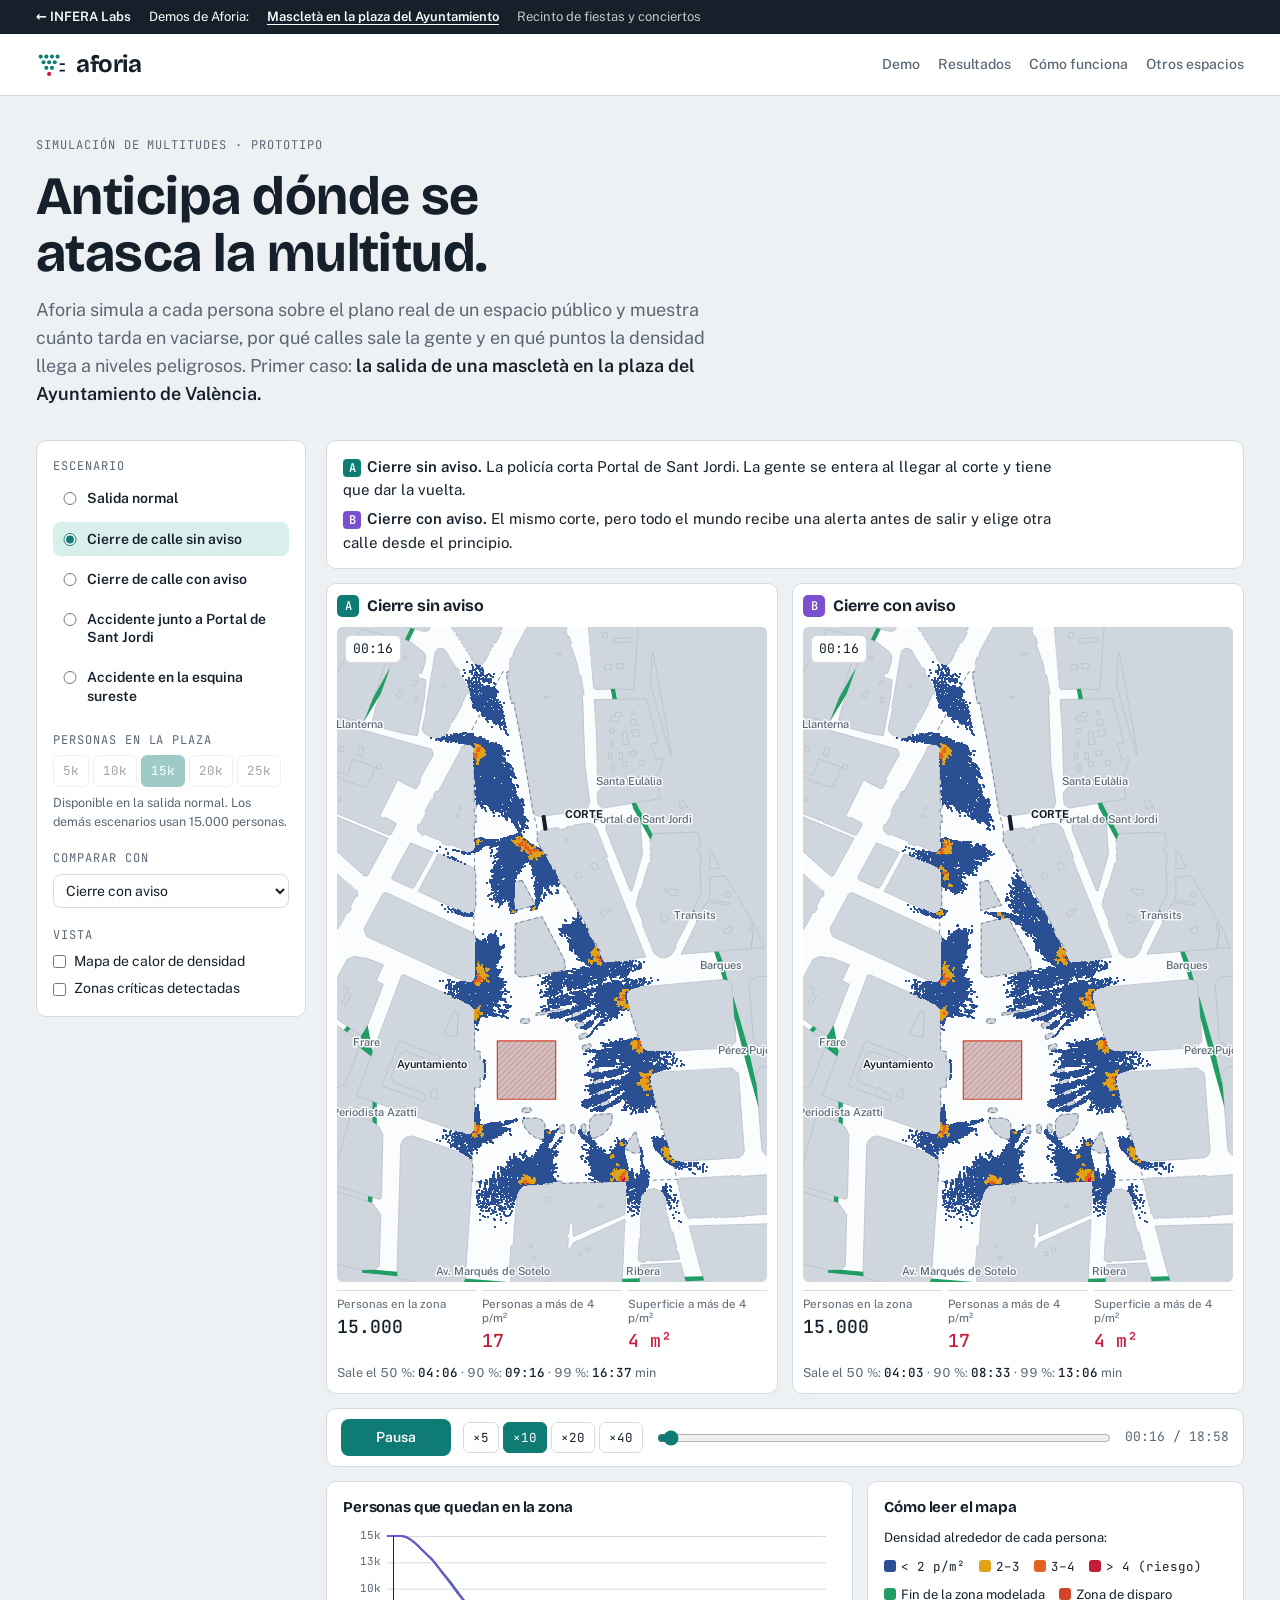
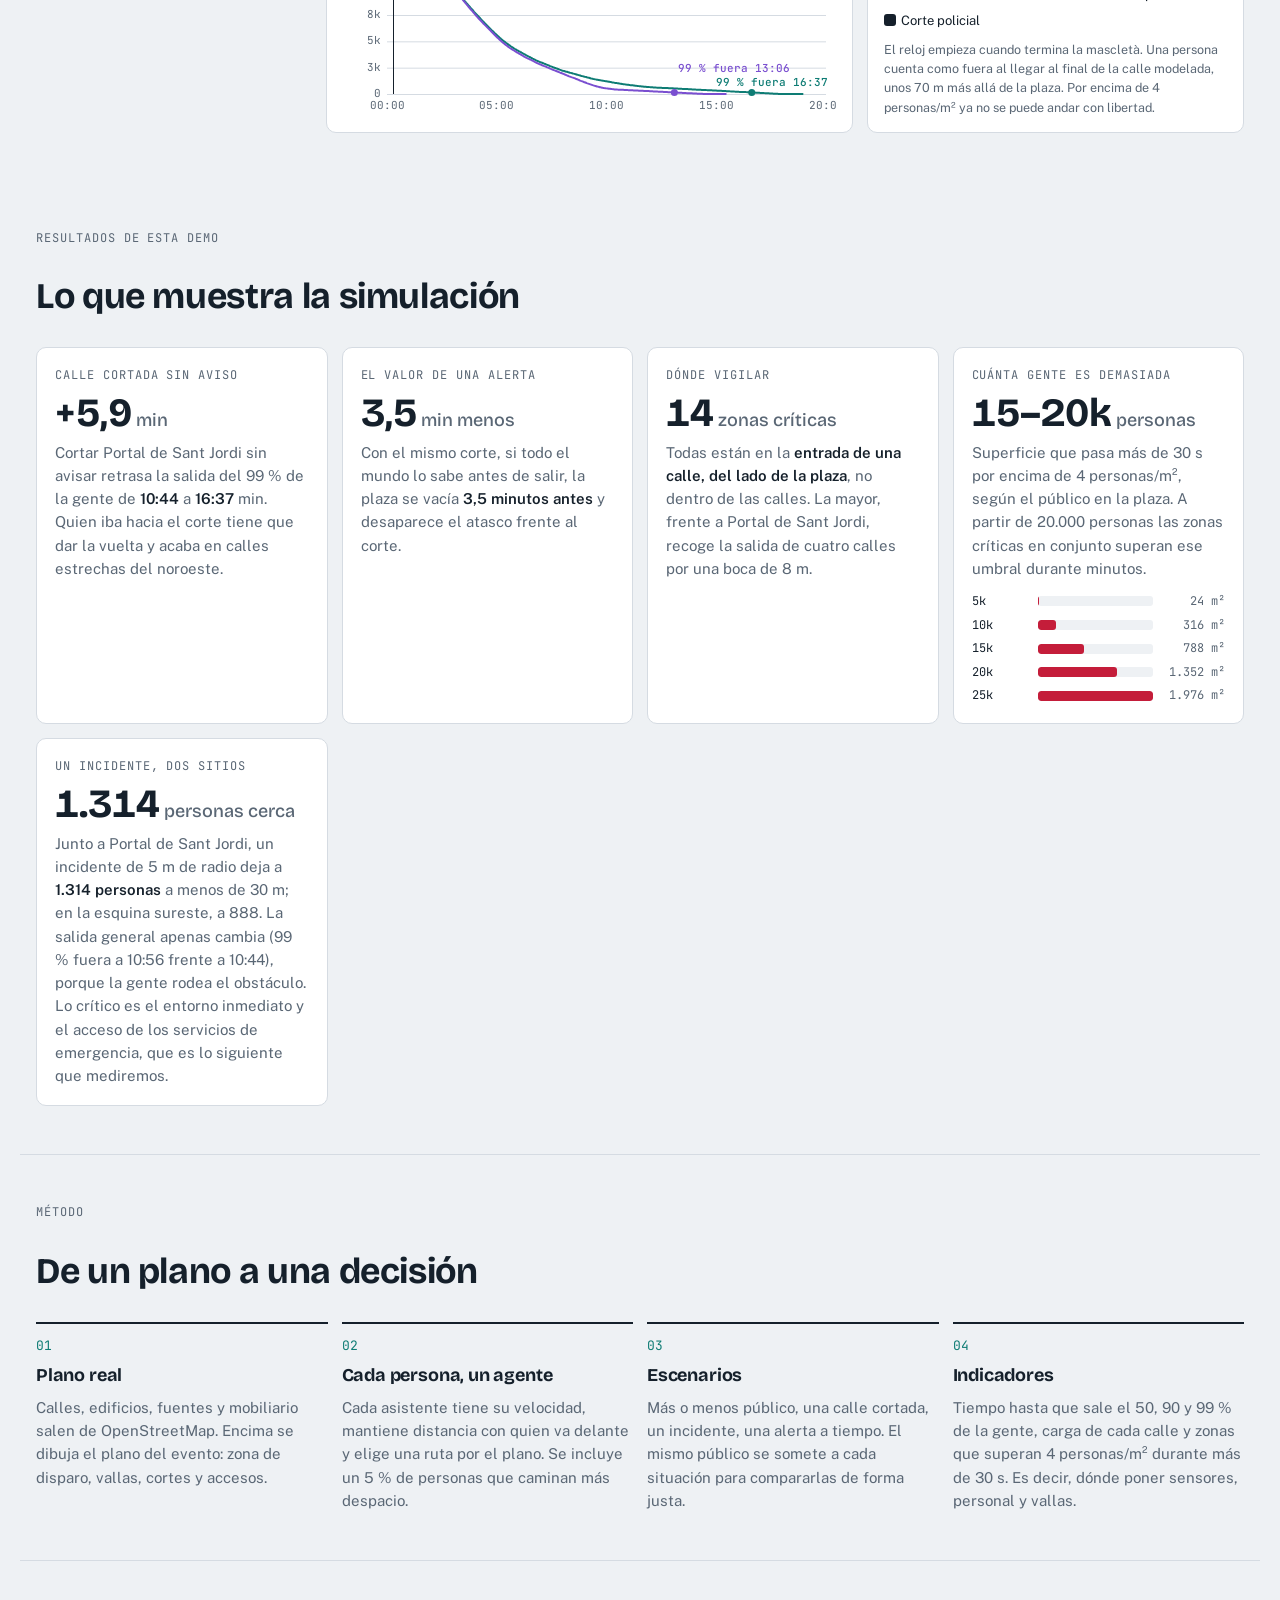
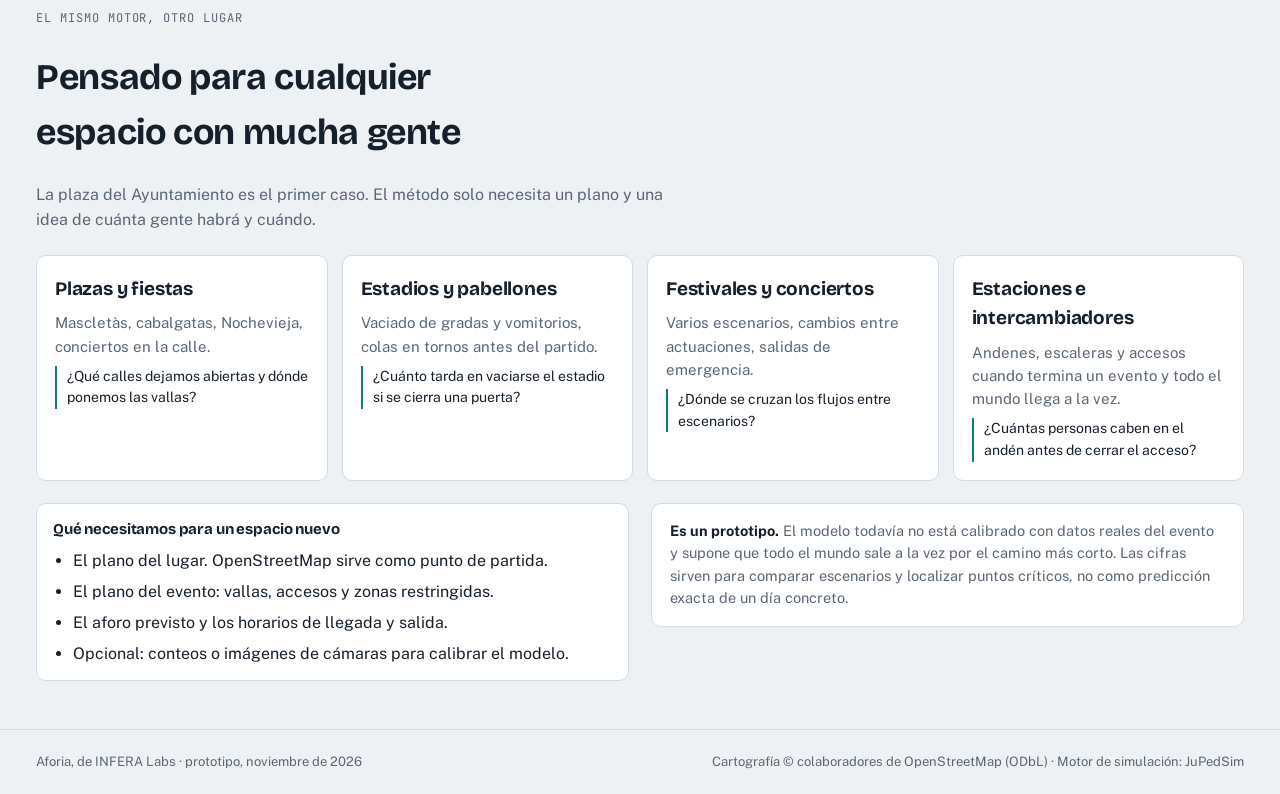
==== commit 87351515: "Prepare redesign for launch: research pages and 404 in the new design, new share images, sitemap for" ====
--- a/aforia/index.html
+++ b/aforia/index.html
@@ -7,6 +7,14 @@
 <title>Aforia</title>
 <meta name="claude:viewport-fit-sides" content="cover">
 <meta name="description" content="Aforia: simulación de multitudes en espacios públicos. Demo: salida de una mascletà en la plaza del Ayuntamiento de València.">
+<link rel="canonical" href="https://inferalabs.es/aforia/">
+<meta property="og:type" content="website">
+<meta property="og:site_name" content="INFERA Labs">
+<meta property="og:title" content="Aforia · Mascletà en la plaza del Ayuntamiento">
+<meta property="og:description" content="Aforia: simulación de multitudes en espacios públicos. Demo: salida de una mascletà en la plaza del Ayuntamiento de València.">
+<meta property="og:url" content="https://inferalabs.es/aforia/">
+<meta property="og:image" content="https://inferalabs.es/assets/img/aforia/aforia-logo-fondo-oscuro.png">
+<meta name="twitter:card" content="summary_large_image">
 <link rel="preconnect" href="https://fonts.googleapis.com">
 <link rel="preconnect" href="https://fonts.gstatic.com" crossorigin>
 <link rel="stylesheet" href="https://fonts.googleapis.com/css2?family=Bricolage+Grotesque:opsz,wght@12..96,500;12..96,700&family=Public+Sans:wght@400;500;600&family=JetBrains+Mono:wght@400;500&display=swap">
